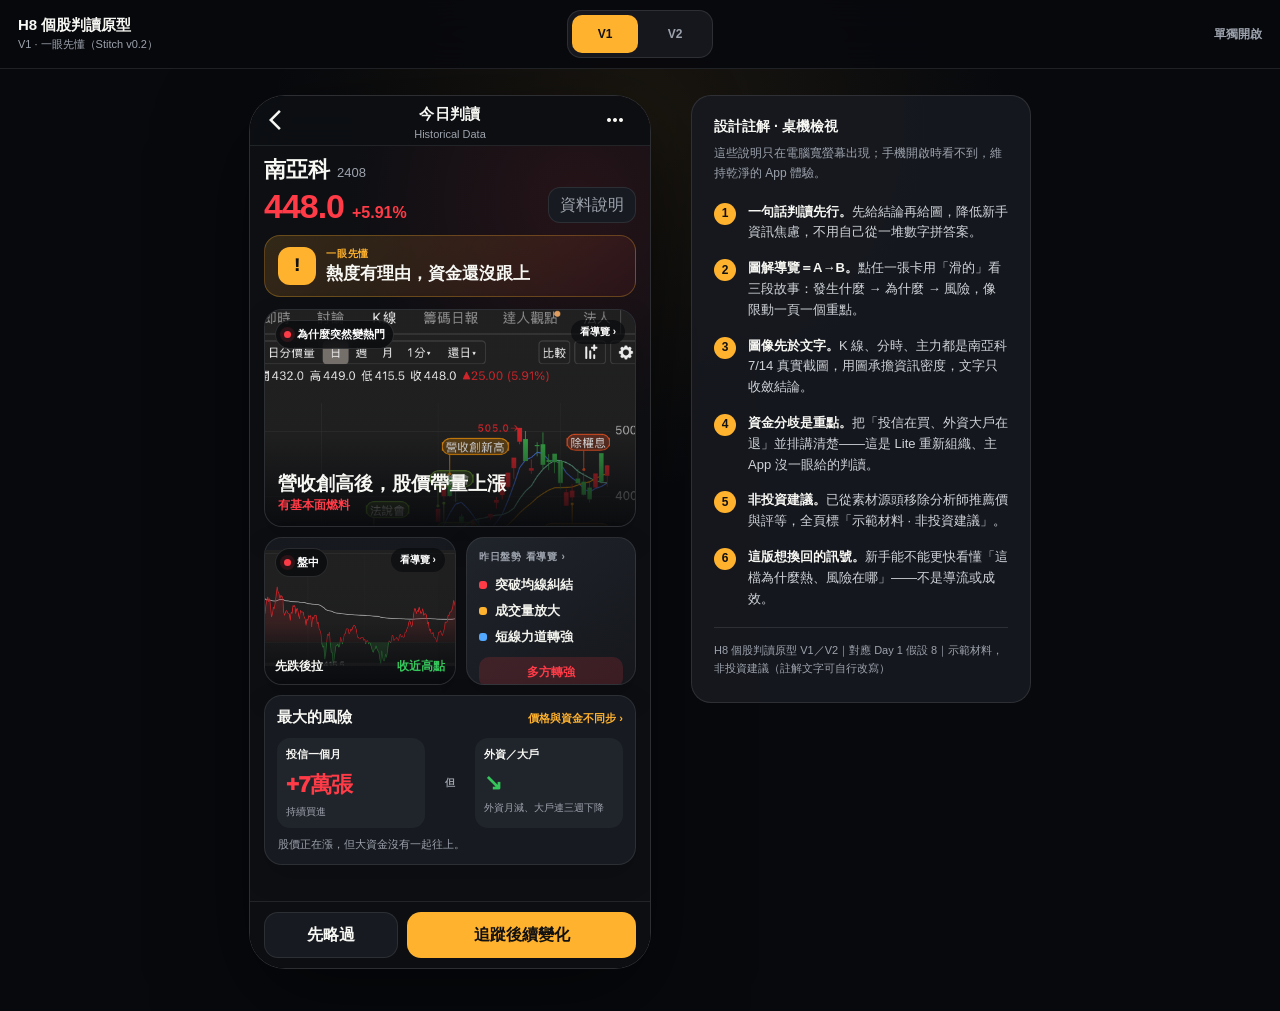
==== index.html @ 7823ea0e "feat: H8 stock-readout interactive prototype (V1/V2, 圖解導覽) 手機互動原型：南亞科 2408 歷史資料示範，圖像判讀＋A→B 圖解導覽。 示範材" ====
<!doctype html>
<html lang="zh-Hant">
<head>
  <meta charset="utf-8">
  <meta name="viewport" content="width=device-width, initial-scale=1, viewport-fit=cover">
  <meta name="color-scheme" content="dark">
  <title>H8 圖像型個股頁｜互動 Prototype</title>
  <link rel="icon" href="favicon.svg" type="image/svg+xml">
  <link rel="stylesheet" href="prototype-host.css">
</head>
<body>
  <main class="prototype-host">
    <header class="prototype-toolbar">
      <div class="prototype-title">
        <strong>H8 個股判讀原型</strong>
        <span id="versionMapping">V1 · 一眼先懂（Stitch v0.2）</span>
      </div>

      <nav class="version-switch" aria-label="切換設計版本">
        <button type="button" data-version="v1" aria-pressed="true">V1</button>
        <button type="button" data-version="v2" aria-pressed="false">V2</button>
      </nav>

      <a class="direct-link" id="directLink" href="versions/version-1.2.html" target="_blank" rel="noreferrer">
        單獨開啟
      </a>
    </header>

    <section class="prototype-stage" aria-label="H8 Prototype 預覽">
      <div class="stage-inner">
        <div class="phone-frame">
          <iframe
            id="prototypeFrame"
            src="versions/version-1.2.html"
            title="H8 設計 V1"
            loading="eager"
          ></iframe>
        </div>

        <aside class="annotations" aria-label="設計註解（僅桌機檢視）">
          <div class="anno-head">設計註解 · 桌機檢視</div>
          <p class="anno-sub">這些說明只在電腦寬螢幕出現；手機開啟時看不到，維持乾淨的 App 體驗。</p>
          <ol class="anno-list">
            <li><b>一句話判讀先行。</b>先給結論再給圖，降低新手資訊焦慮，不用自己從一堆數字拼答案。</li>
            <li><b>圖解導覽＝A→B。</b>點任一張卡用「滑的」看三段故事：發生什麼 → 為什麼 → 風險，像限動一頁一個重點。</li>
            <li><b>圖像先於文字。</b>K 線、分時、主力都是南亞科 7/14 真實截圖，用圖承擔資訊密度，文字只收斂結論。</li>
            <li><b>資金分歧是重點。</b>把「投信在買、外資大戶在退」並排講清楚——這是 Lite 重新組織、主 App 沒一眼給的判讀。</li>
            <li><b>非投資建議。</b>已從素材源頭移除分析師推薦價與評等，全頁標「示範材料 · 非投資建議」。</li>
            <li><b>這版想換回的訊號。</b>新手能不能更快看懂「這檔為什麼熱、風險在哪」——不是導流或成效。</li>
          </ol>
          <p class="anno-foot">H8 個股判讀原型 V1／V2｜對應 Day 1 假設 8｜示範材料，非投資建議（註解文字可自行改寫）</p>
        </aside>
      </div>
    </section>

    <div class="host-toast" id="hostToast" role="status" aria-live="polite"></div>
  </main>
  <script src="prototype-host.js"></script>
</body>
</html>
---- prototype-host.css ----
:root {
  color-scheme: dark;
  --host-bg: #07090d;
  --host-surface: rgba(23, 26, 32, 0.92);
  --host-line: rgba(255, 255, 255, 0.1);
  --host-text: #f7f7f3;
  --host-muted: #9da3ad;
  --host-primary: #ffb22e;
}

* { box-sizing: border-box; }

html,
body {
  margin: 0;
  min-height: 100%;
  background: var(--host-bg);
  color: var(--host-text);
  font-family: -apple-system, BlinkMacSystemFont, "PingFang TC", "Noto Sans TC", sans-serif;
}

button,
a { font: inherit; }

.prototype-host {
  min-height: 100dvh;
  background:
    radial-gradient(circle at 50% 12%, rgba(255, 178, 46, 0.08), transparent 34%),
    var(--host-bg);
}

.prototype-toolbar {
  position: sticky;
  z-index: 10;
  top: 0;
  min-height: 68px;
  padding: calc(10px + env(safe-area-inset-top)) 18px 10px;
  display: grid;
  grid-template-columns: minmax(180px, 1fr) auto minmax(90px, 1fr);
  align-items: center;
  gap: 16px;
  border-bottom: 1px solid var(--host-line);
  background: rgba(7, 9, 13, 0.86);
  backdrop-filter: blur(18px);
}

.prototype-title strong,
.prototype-title span { display: block; }

.prototype-title strong { font-size: 15px; }
.prototype-title span { margin-top: 2px; color: var(--host-muted); font-size: 11px; }

.version-switch {
  padding: 4px;
  display: grid;
  grid-template-columns: repeat(2, minmax(66px, 1fr));
  gap: 4px;
  border: 1px solid var(--host-line);
  border-radius: 14px;
  background: var(--host-surface);
}

.version-switch button {
  min-height: 38px;
  padding: 0 14px;
  border: 0;
  border-radius: 10px;
  color: var(--host-muted);
  background: transparent;
  font-size: 12px;
  font-weight: 800;
  cursor: pointer;
  transition: background-color 160ms ease, color 160ms ease, transform 140ms ease;
}

.version-switch button:active { transform: scale(0.98); }
.version-switch button[aria-pressed="true"] { color: #111; background: var(--host-primary); }
.version-switch button:focus-visible,
.direct-link:focus-visible { outline: 3px solid rgba(82, 168, 255, 0.55); outline-offset: 2px; }

.direct-link {
  justify-self: end;
  color: var(--host-muted);
  font-size: 12px;
  font-weight: 750;
  text-decoration: none;
}

.direct-link:hover { color: var(--host-text); }

.prototype-stage {
  min-height: calc(100dvh - 68px);
  padding: 26px 18px 42px;
  display: grid;
  place-items: start center;
}

.stage-inner {
  display: flex;
  gap: 40px;
  align-items: flex-start;
  justify-content: center;
}

/* 設計註解：預設藏起來（手機／窄螢幕看不到），寬螢幕才顯示 */
.annotations { display: none; }

@media (min-width: 1000px) {
  .annotations {
    display: block;
    width: 340px;
    padding: 22px 22px 24px;
    border: 1px solid var(--host-line);
    border-radius: 20px;
    background: var(--host-surface);
  }
  .anno-head { font-size: 14px; font-weight: 800; color: var(--host-text); }
  .anno-sub { margin: 8px 0 18px; font-size: 12px; line-height: 1.65; color: var(--host-muted); }
  .anno-list { margin: 0; padding: 0; list-style: none; counter-reset: anno; display: grid; gap: 15px; }
  .anno-list li {
    position: relative; padding-left: 34px;
    font-size: 13px; line-height: 1.6; color: #d0d4d9; counter-increment: anno;
  }
  .anno-list li::before {
    content: counter(anno);
    position: absolute; left: 0; top: 1px;
    width: 22px; height: 22px; display: grid; place-items: center;
    border-radius: 999px; background: var(--host-primary); color: #111;
    font-size: 12px; font-weight: 900;
  }
  .anno-list li b { color: var(--host-text); font-weight: 800; }
  .anno-foot {
    margin: 18px 0 0; padding-top: 14px;
    border-top: 1px solid var(--host-line);
    font-size: 11px; line-height: 1.6; color: var(--host-muted);
  }
}

.phone-frame {
  width: 402px;
  height: 874px;
  overflow: hidden;
  border: 1px solid rgba(255, 255, 255, 0.13);
  border-radius: 36px;
  background: #0d0f13;
  box-shadow: 0 30px 90px rgba(0, 0, 0, 0.5);
}

.phone-frame iframe {
  width: 100%;
  height: 100%;
  display: block;
  border: 0;
  background: #0d0f13;
}

.host-toast {
  position: fixed;
  z-index: 20;
  left: 50%;
  bottom: max(20px, env(safe-area-inset-bottom));
  max-width: min(90vw, 360px);
  padding: 10px 14px;
  border: 1px solid var(--host-line);
  border-radius: 12px;
  color: var(--host-text);
  background: rgba(23, 26, 32, 0.96);
  box-shadow: 0 18px 50px rgba(0, 0, 0, 0.36);
  font-size: 12px;
  font-weight: 750;
  text-align: center;
  opacity: 0;
  pointer-events: none;
  transform: translate(-50%, 8px);
  transition: opacity 160ms ease, transform 160ms ease;
}

.host-toast.is-visible { opacity: 1; transform: translate(-50%, 0); }

@media (max-width: 640px) {
  .prototype-toolbar {
    min-height: 88px;
    padding: calc(8px + env(safe-area-inset-top)) 10px 8px;
    grid-template-columns: 1fr auto;
    gap: 8px 10px;
  }

  .prototype-title { min-width: 0; }
  .prototype-title strong { font-size: 13px; }
  .prototype-title span { overflow: hidden; text-overflow: ellipsis; white-space: nowrap; }
  .direct-link { grid-column: 2; grid-row: 1; font-size: 11px; }
  .version-switch { grid-column: 1 / -1; grid-row: 2; width: 100%; }
  .version-switch button { min-height: 34px; }

  .prototype-stage {
    min-height: calc(100dvh - 88px);
    padding: 0;
    display: block;
  }

  .stage-inner { display: block; width: 100%; }

  .phone-frame {
    width: 100%;
    height: calc(100dvh - 88px);
    border: 0;
    border-radius: 0;
    box-shadow: none;
  }
}

@media (prefers-reduced-motion: reduce) {
  *, *::before, *::after { transition-duration: 1ms !important; }
}
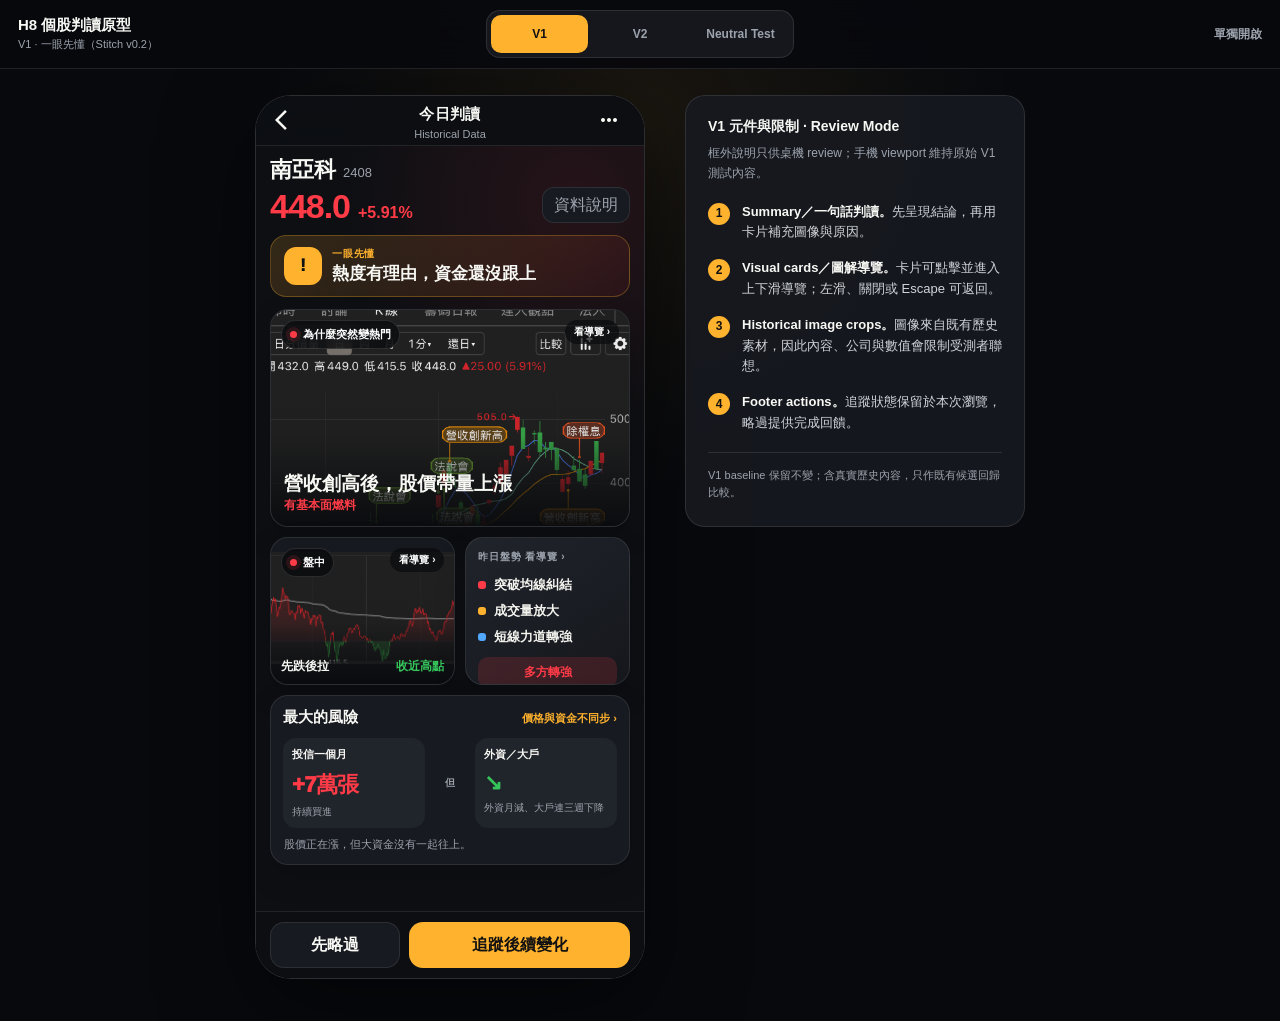
==== commit 4cdbd087: "feat: add content-neutral functional prototype" ====
--- a/index.html
+++ b/index.html
@@ -19,6 +19,7 @@
       <nav class="version-switch" aria-label="切換設計版本">
         <button type="button" data-version="v1" aria-pressed="true">V1</button>
         <button type="button" data-version="v2" aria-pressed="false">V2</button>
+        <button type="button" data-version="v3" aria-pressed="false">Neutral Test</button>
       </nav>
 
       <a class="direct-link" id="directLink" href="versions/version-1.2.html" target="_blank" rel="noreferrer">
@@ -38,17 +39,10 @@
         </div>
 
         <aside class="annotations" aria-label="設計註解（僅桌機檢視）">
-          <div class="anno-head">設計註解 · 桌機檢視</div>
-          <p class="anno-sub">這些說明只在電腦寬螢幕出現；手機開啟時看不到，維持乾淨的 App 體驗。</p>
-          <ol class="anno-list">
-            <li><b>一句話判讀先行。</b>先給結論再給圖，降低新手資訊焦慮，不用自己從一堆數字拼答案。</li>
-            <li><b>圖解導覽＝A→B。</b>點任一張卡用「滑的」看三段故事：發生什麼 → 為什麼 → 風險，像限動一頁一個重點。</li>
-            <li><b>圖像先於文字。</b>K 線、分時、主力都是南亞科 7/14 真實截圖，用圖承擔資訊密度，文字只收斂結論。</li>
-            <li><b>資金分歧是重點。</b>把「投信在買、外資大戶在退」並排講清楚——這是 Lite 重新組織、主 App 沒一眼給的判讀。</li>
-            <li><b>非投資建議。</b>已從素材源頭移除分析師推薦價與評等，全頁標「示範材料 · 非投資建議」。</li>
-            <li><b>這版想換回的訊號。</b>新手能不能更快看懂「這檔為什麼熱、風險在哪」——不是導流或成效。</li>
-          </ol>
-          <p class="anno-foot">H8 個股判讀原型 V1／V2｜對應 Day 1 假設 8｜示範材料，非投資建議（註解文字可自行改寫）</p>
+          <div class="anno-head" id="annotationTitle">設計註解 · 桌機檢視</div>
+          <p class="anno-sub" id="annotationSummary">這些說明只在電腦寬螢幕出現；手機開啟時看不到，維持乾淨的 App 體驗。</p>
+          <ol class="anno-list" id="annotationList"></ol>
+          <p class="anno-foot" id="annotationFoot"></p>
         </aside>
       </div>
     </section>
--- a/prototype-host.css
+++ b/prototype-host.css
@@ -53,7 +53,7 @@
 .version-switch {
   padding: 4px;
   display: grid;
-  grid-template-columns: repeat(2, minmax(66px, 1fr));
+  grid-template-columns: repeat(3, minmax(66px, 1fr));
   gap: 4px;
   border: 1px solid var(--host-line);
   border-radius: 14px;
@@ -137,8 +137,8 @@
 }
 
 .phone-frame {
-  width: 402px;
-  height: 874px;
+  width: 390px;
+  height: 884px;
   overflow: hidden;
   border: 1px solid rgba(255, 255, 255, 0.13);
   border-radius: 36px;
@@ -190,7 +190,7 @@
   .prototype-title span { overflow: hidden; text-overflow: ellipsis; white-space: nowrap; }
   .direct-link { grid-column: 2; grid-row: 1; font-size: 11px; }
   .version-switch { grid-column: 1 / -1; grid-row: 2; width: 100%; }
-  .version-switch button { min-height: 34px; }
+  .version-switch button { min-height: 34px; padding-inline: 8px; }
 
   .prototype-stage {
     min-height: calc(100dvh - 88px);
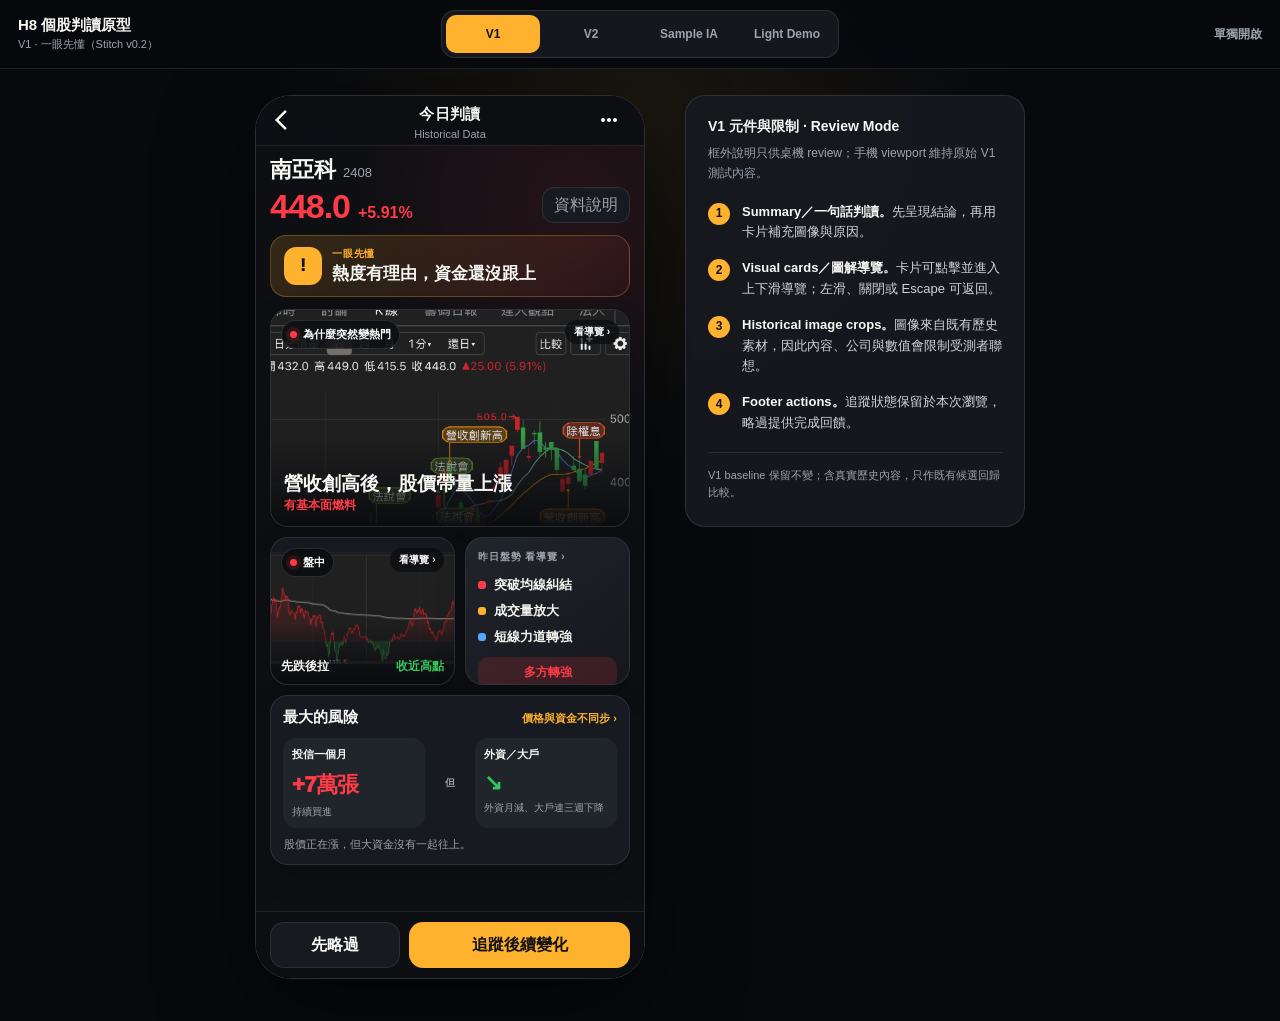
==== commit 09309425: "feat: add light semantic wireframe candidate" ====
--- a/index.html
+++ b/index.html
@@ -19,7 +19,8 @@
       <nav class="version-switch" aria-label="切換設計版本">
         <button type="button" data-version="v1" aria-pressed="true">V1</button>
         <button type="button" data-version="v2" aria-pressed="false">V2</button>
-        <button type="button" data-version="v3" aria-pressed="false">Neutral Test</button>
+        <button type="button" data-version="v3" aria-pressed="false">Sample IA</button>
+        <button type="button" data-version="v4" aria-pressed="false">Light Demo</button>
       </nav>
 
       <a class="direct-link" id="directLink" href="versions/version-1.2.html" target="_blank" rel="noreferrer">
--- a/prototype-host.css
+++ b/prototype-host.css
@@ -53,7 +53,7 @@
 .version-switch {
   padding: 4px;
   display: grid;
-  grid-template-columns: repeat(3, minmax(66px, 1fr));
+  grid-template-columns: repeat(4, minmax(66px, 1fr));
   gap: 4px;
   border: 1px solid var(--host-line);
   border-radius: 14px;
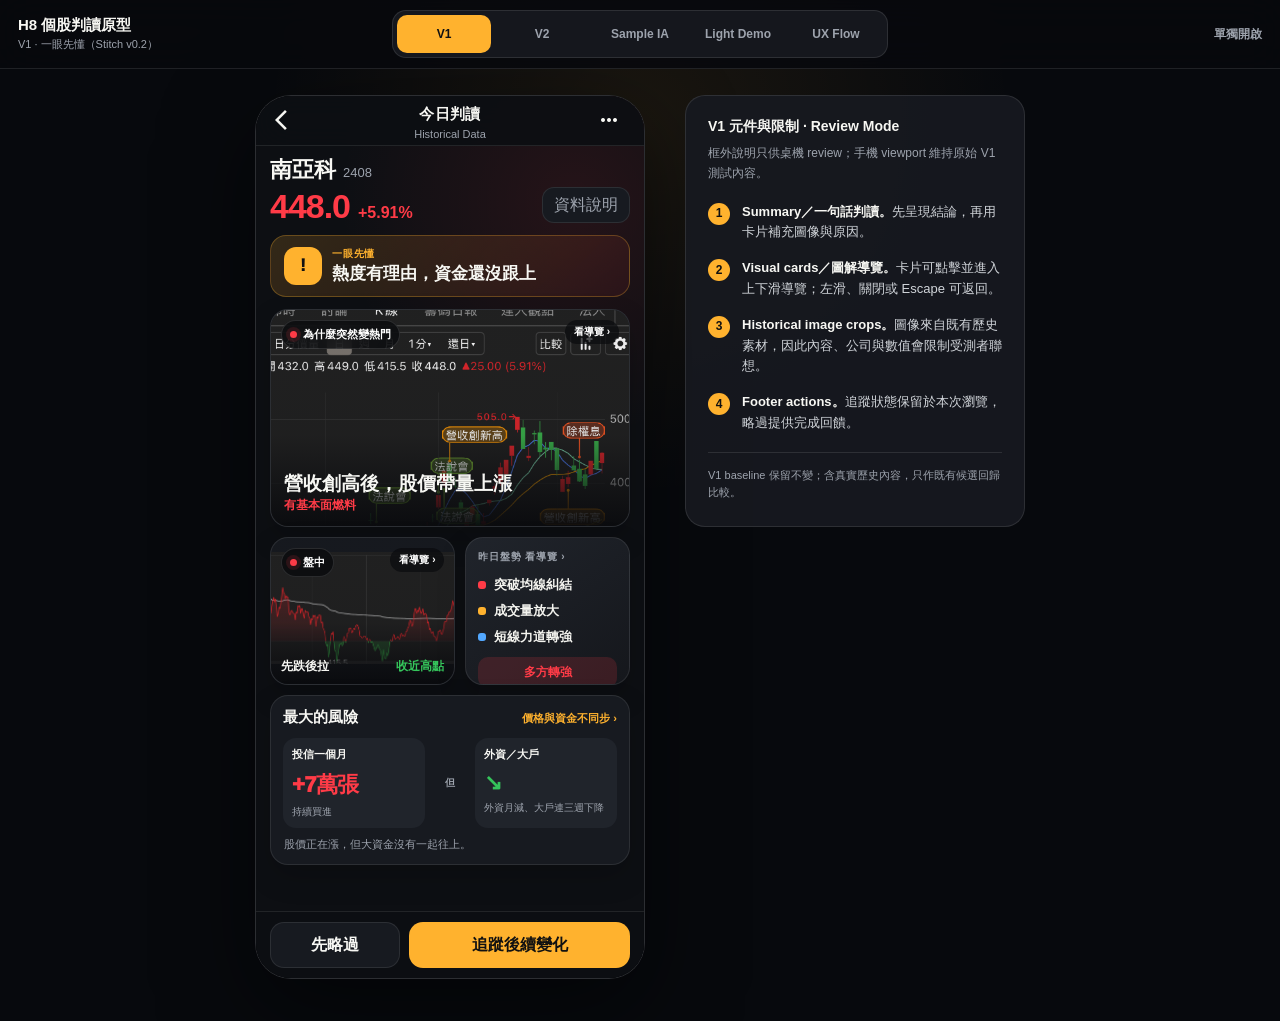
==== commit 096ccfd2: "feat: add guided light demo UX flow candidate" ====
--- a/index.html
+++ b/index.html
@@ -21,6 +21,7 @@
         <button type="button" data-version="v2" aria-pressed="false">V2</button>
         <button type="button" data-version="v3" aria-pressed="false">Sample IA</button>
         <button type="button" data-version="v4" aria-pressed="false">Light Demo</button>
+        <button type="button" data-version="v5" aria-pressed="false">UX Flow</button>
       </nav>
 
       <a class="direct-link" id="directLink" href="versions/version-1.2.html" target="_blank" rel="noreferrer">
--- a/prototype-host.css
+++ b/prototype-host.css
@@ -53,7 +53,7 @@
 .version-switch {
   padding: 4px;
   display: grid;
-  grid-template-columns: repeat(4, minmax(66px, 1fr));
+  grid-template-columns: repeat(5, minmax(58px, 1fr));
   gap: 4px;
   border: 1px solid var(--host-line);
   border-radius: 14px;
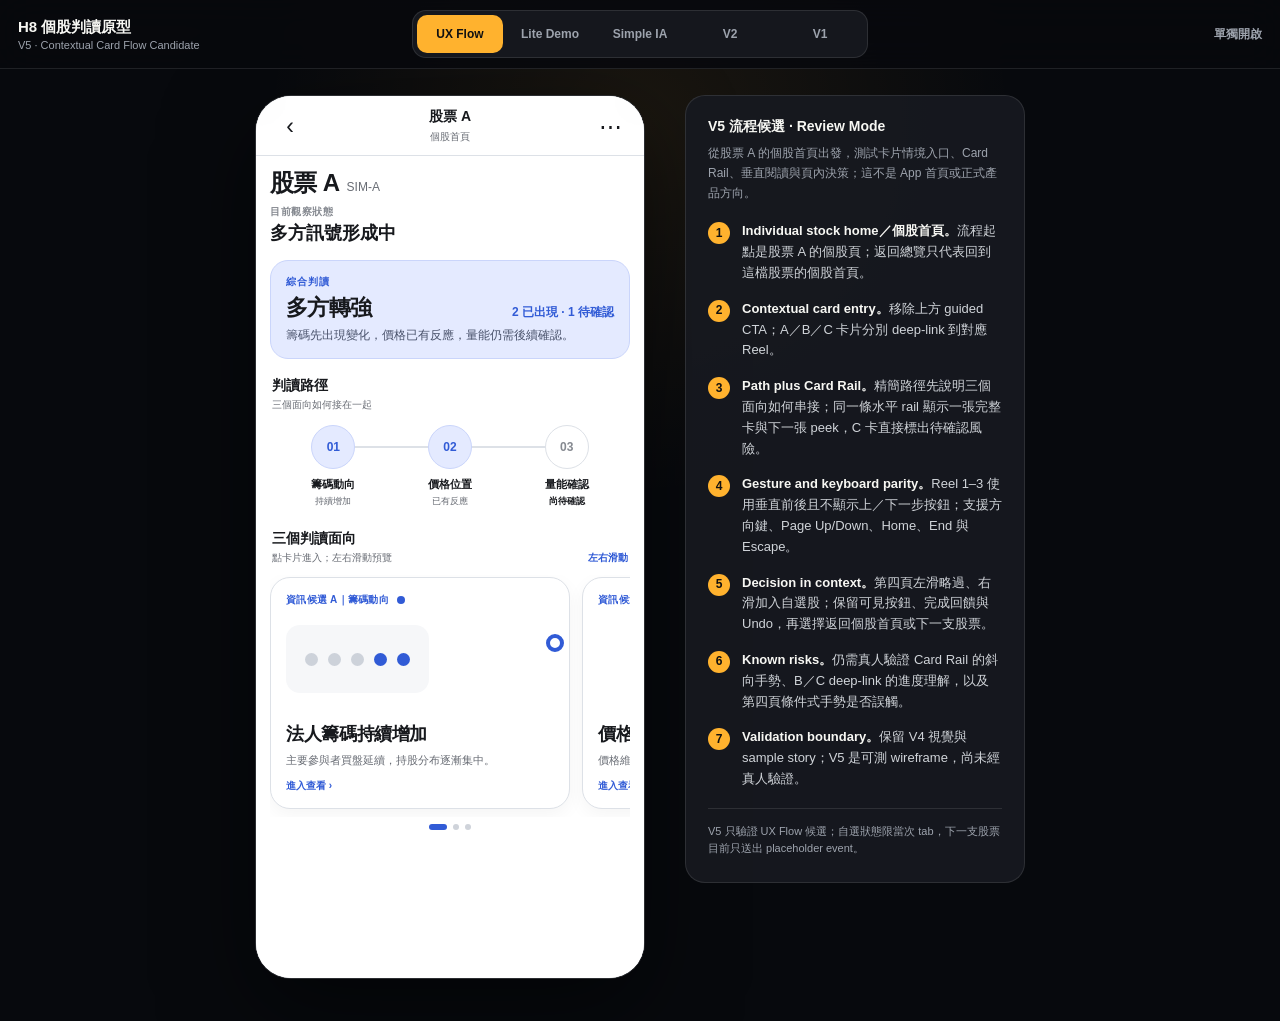
==== commit 64322b10: "fix mobile version switcher" ====
--- a/index.html
+++ b/index.html
@@ -13,18 +13,18 @@
     <header class="prototype-toolbar">
       <div class="prototype-title">
         <strong>H8 個股判讀原型</strong>
-        <span id="versionMapping">V1 · 一眼先懂（Stitch v0.2）</span>
+        <span id="versionMapping">V5 · Contextual Card Flow Candidate</span>
       </div>
 
       <nav class="version-switch" aria-label="切換設計版本">
-        <button type="button" data-version="v1" aria-pressed="true">V1</button>
+        <button type="button" data-version="v5" aria-pressed="true">UX Flow</button>
+        <button type="button" data-version="v4" aria-pressed="false">Lite Demo</button>
+        <button type="button" data-version="v3" aria-pressed="false">Simple IA</button>
         <button type="button" data-version="v2" aria-pressed="false">V2</button>
-        <button type="button" data-version="v3" aria-pressed="false">Sample IA</button>
-        <button type="button" data-version="v4" aria-pressed="false">Light Demo</button>
-        <button type="button" data-version="v5" aria-pressed="false">UX Flow</button>
+        <button type="button" data-version="v1" aria-pressed="false">V1</button>
       </nav>
 
-      <a class="direct-link" id="directLink" href="versions/version-1.2.html" target="_blank" rel="noreferrer">
+      <a class="direct-link" id="directLink" href="versions/version-neutral-light-v5.html" target="_blank" rel="noreferrer">
         單獨開啟
       </a>
     </header>
@@ -34,8 +34,8 @@
         <div class="phone-frame">
           <iframe
             id="prototypeFrame"
-            src="versions/version-1.2.html"
-            title="H8 設計 V1"
+            src="versions/version-neutral-light-v5.html"
+            title="H8 Contextual Card Flow Candidate"
             loading="eager"
           ></iframe>
         </div>
--- a/prototype-host.css
+++ b/prototype-host.css
@@ -189,8 +189,31 @@
   .prototype-title strong { font-size: 13px; }
   .prototype-title span { overflow: hidden; text-overflow: ellipsis; white-space: nowrap; }
   .direct-link { grid-column: 2; grid-row: 1; font-size: 11px; }
-  .version-switch { grid-column: 1 / -1; grid-row: 2; width: 100%; }
-  .version-switch button { min-height: 34px; padding-inline: 8px; }
+  .version-switch {
+    grid-column: 1 / -1;
+    grid-row: 2;
+    width: 100%;
+    min-width: 0;
+    display: flex;
+    overflow-x: auto;
+    overflow-y: hidden;
+    overscroll-behavior-inline: contain;
+    scroll-snap-type: x proximity;
+    scroll-padding-inline: 4px;
+    scrollbar-width: none;
+    -webkit-overflow-scrolling: touch;
+  }
+
+  .version-switch::-webkit-scrollbar { display: none; }
+
+  .version-switch button {
+    flex: 0 0 auto;
+    min-width: 64px;
+    min-height: 34px;
+    padding-inline: 12px;
+    white-space: nowrap;
+    scroll-snap-align: center;
+  }
 
   .prototype-stage {
     min-height: calc(100dvh - 88px);
